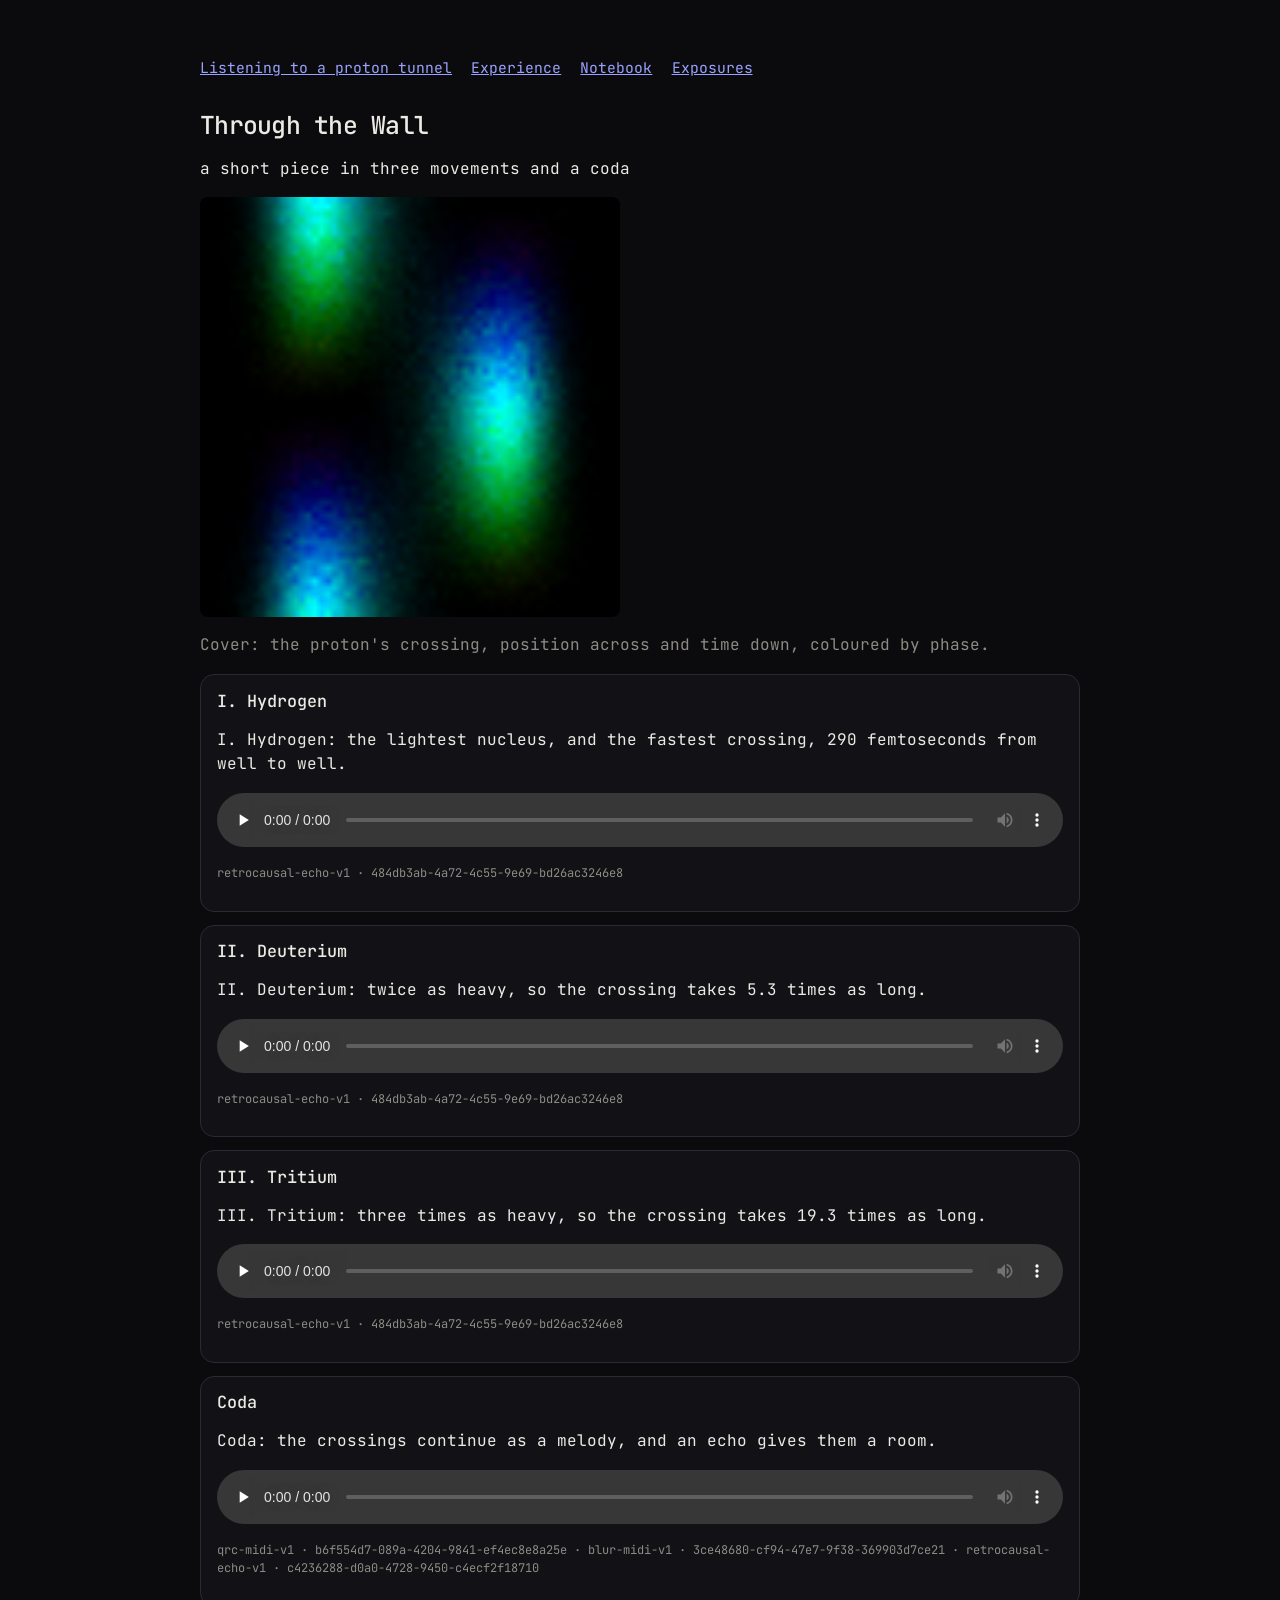
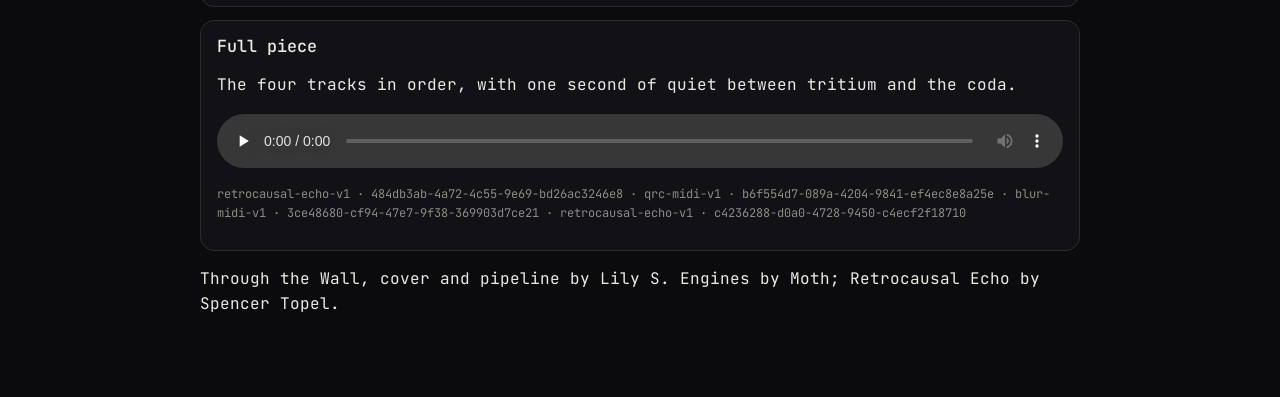
==== docs/ep.html @ 45424313 "Polish the piece for a QPU bank, exposures, and Pages. Tomography can target any provider the schema" ====
<!DOCTYPE html>
<html lang="en">
<head>
<meta charset="utf-8">
<meta name="viewport" content="width=device-width, initial-scale=1">
<title>Through the Wall · Listening to a proton tunnel</title>
<link rel="preconnect" href="https://fonts.googleapis.com">
<link rel="preconnect" href="https://fonts.gstatic.com" crossorigin>
<link href="https://fonts.googleapis.com/css2?family=IBM+Plex+Mono:wght@400;500&family=JetBrains+Mono:wght@400;500&display=swap" rel="stylesheet">
<link rel="stylesheet" href="site.css">
</head>
<body>
<main>
  <nav>
    <a href="index.html">Listening to a proton tunnel</a>
    <a href="experience.html">Experience</a>
    <a href="notebook.html">Notebook</a>
    <a href="exposures.html">Exposures</a>
  </nav>
  <h1>Through the Wall</h1>
  <p>a short piece in three movements and a coda</p>
  <img class="cover" src="media/cover.png" alt="Cover: the proton's crossing, position across and time down, coloured by phase">
  <p class="muted">Cover: the proton's crossing, position across and time down, coloured by phase.</p>

  <article class="track">
    <h2>I. Hydrogen</h2>
    <p>I. Hydrogen: the lightest nucleus, and the fastest crossing, 290 femtoseconds from well to well.</p>
    <audio controls preload="none" src="audio/I-hydrogen.wav"></audio>
    <p class="jobs">retrocausal-echo-v1 · 484db3ab-4a72-4c55-9e69-bd26ac3246e8</p>
  </article>
  <article class="track">
    <h2>II. Deuterium</h2>
    <p>II. Deuterium: twice as heavy, so the crossing takes 5.3 times as long.</p>
    <audio controls preload="none" src="audio/II-deuterium.wav"></audio>
    <p class="jobs">retrocausal-echo-v1 · 484db3ab-4a72-4c55-9e69-bd26ac3246e8</p>
  </article>
  <article class="track">
    <h2>III. Tritium</h2>
    <p>III. Tritium: three times as heavy, so the crossing takes 19.3 times as long.</p>
    <audio controls preload="none" src="audio/III-tritium.wav"></audio>
    <p class="jobs">retrocausal-echo-v1 · 484db3ab-4a72-4c55-9e69-bd26ac3246e8</p>
  </article>
  <article class="track">
    <h2>Coda</h2>
    <p>Coda: the crossings continue as a melody, and an echo gives them a room.</p>
    <audio controls preload="none" src="audio/coda.wav"></audio>
    <p class="jobs">qrc-midi-v1 · b6f554d7-089a-4204-9841-ef4ec8e8a25e · blur-midi-v1 · 3ce48680-cf94-47e7-9f38-369903d7ce21 · retrocausal-echo-v1 · c4236288-d0a0-4728-9450-c4ecf2f18710</p>
  </article>
  <article class="track">
    <h2>Full piece</h2>
    <p>The four tracks in order, with one second of quiet between tritium and the coda.</p>
    <audio controls preload="none" src="audio/through_the_wall.wav"></audio>
    <p class="jobs">retrocausal-echo-v1 · 484db3ab-4a72-4c55-9e69-bd26ac3246e8 · qrc-midi-v1 · b6f554d7-089a-4204-9841-ef4ec8e8a25e · blur-midi-v1 · 3ce48680-cf94-47e7-9f38-369903d7ce21 · retrocausal-echo-v1 · c4236288-d0a0-4728-9450-c4ecf2f18710</p>
  </article>
  <p>Through the Wall, cover and pipeline by Lily S. Engines by Moth; Retrocausal Echo by Spencer Topel.</p>
</main>
</body>
</html>
---- docs/site.css ----
:root {
  color-scheme: dark;
  --ink: #eceae4;
  --muted: #8d8b84;
  --accent: #2b35c8;
  --paper: #0b0b0d;
  --panel: #121216;
}
* { box-sizing: border-box; }
html, body {
  margin: 0;
  background: var(--paper);
  color: var(--ink);
  font-family: "JetBrains Mono", "IBM Plex Mono", ui-monospace, Menlo, Consolas, monospace;
}
body { padding: 2.2rem 1.2rem 4rem; }
main { max-width: 880px; margin: 0 auto; }
a { color: #9aa2ff; }
nav { display: flex; flex-wrap: wrap; gap: 0.8rem 1.2rem; margin: 1.4rem 0 2rem; font-size: 0.92rem; }
h1 { font-size: 1.55rem; font-weight: 500; letter-spacing: -0.03em; margin: 0 0 0.8rem; }
h2 { font-size: 1.05rem; font-weight: 500; margin: 2rem 0 0.6rem; }
p, li { line-height: 1.55; }
.muted { color: var(--muted); }
.pipeline { display: flex; flex-direction: column; gap: 0.55rem; margin: 1rem 0; }
.pipe { display: flex; flex-wrap: wrap; gap: 0.4rem; align-items: center; }
.pipe em { color: #9aa2ff; font-style: normal; min-width: 5.2rem; font-size: 0.75rem; }
.pipe span {
  border: 1px solid var(--accent);
  border-radius: 999px;
  padding: 0.28rem 0.65rem;
  font-size: 0.78rem;
}
.track {
  background: var(--panel);
  border: 1px solid #2a2a32;
  border-radius: 14px;
  padding: 0.9rem 1rem 1rem;
  margin: 0.8rem 0;
}
.track h2 { margin: 0 0 0.35rem; }
audio, video, img.sheet { width: 100%; }
img.cover { width: min(420px, 100%); display: block; border-radius: 8px; }
.jobs { color: var(--muted); font-size: 0.75rem; }
.warm { font-size: 1.05rem; }
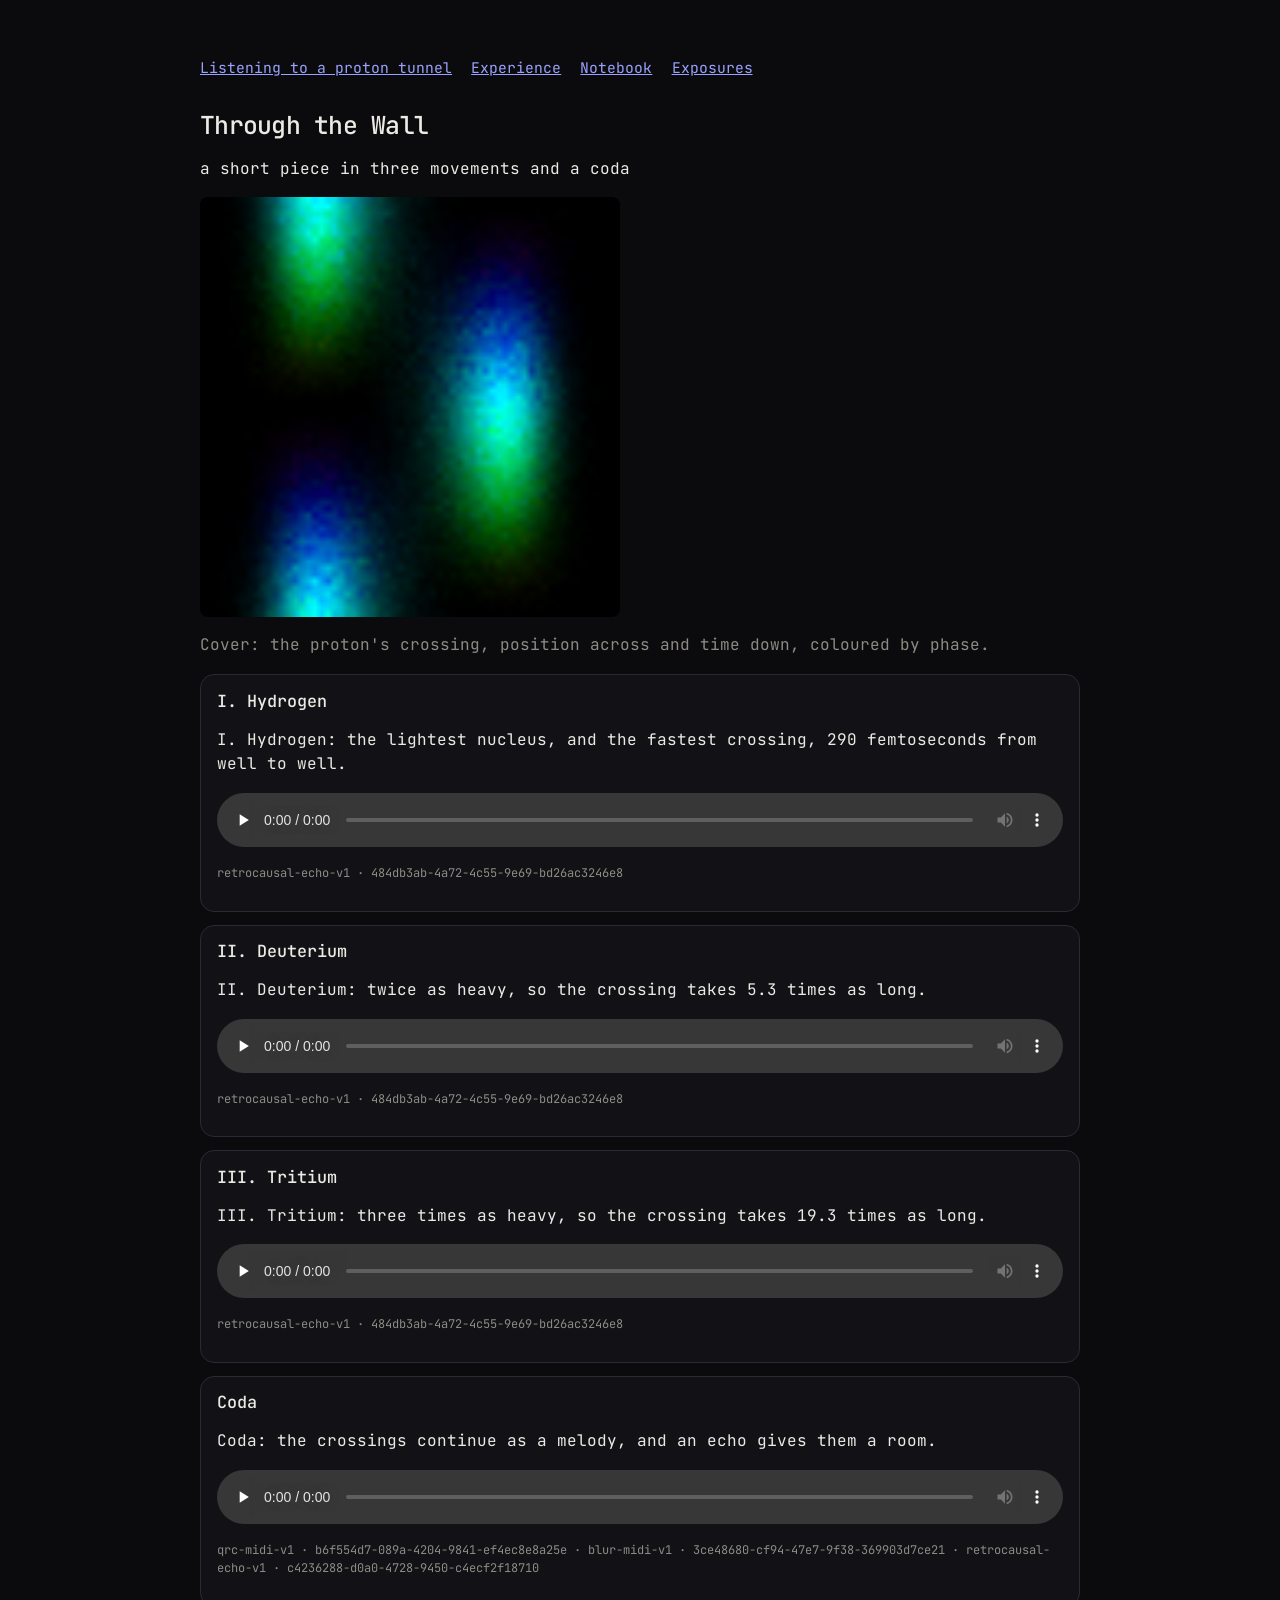
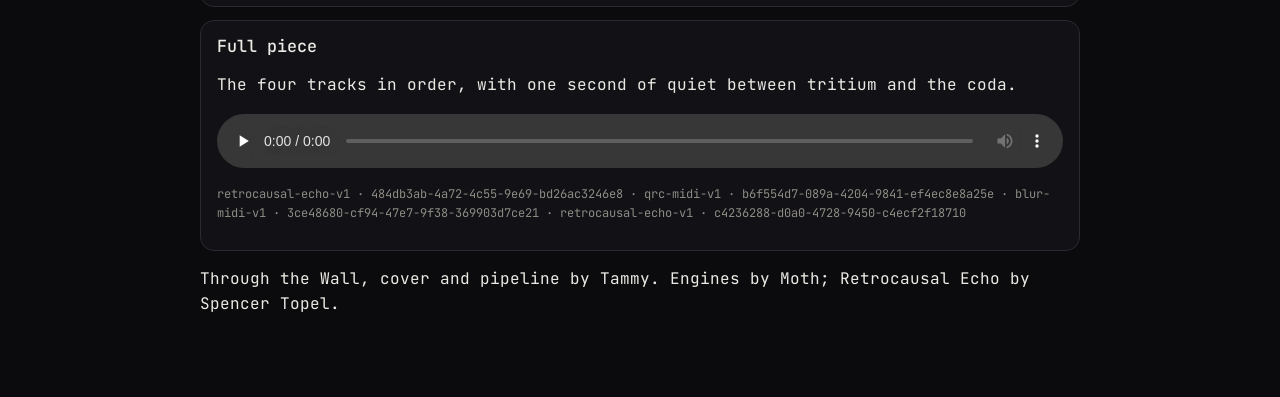
==== commit 1b252ffe: "Credit the piece to Tammy. The Pages index, EP, and notebook, and the lines that feed them, now name" ====
--- a/docs/ep.html
+++ b/docs/ep.html
@@ -52,7 +52,7 @@
     <audio controls preload="none" src="audio/through_the_wall.wav"></audio>
     <p class="jobs">retrocausal-echo-v1 · 484db3ab-4a72-4c55-9e69-bd26ac3246e8 · qrc-midi-v1 · b6f554d7-089a-4204-9841-ef4ec8e8a25e · blur-midi-v1 · 3ce48680-cf94-47e7-9f38-369903d7ce21 · retrocausal-echo-v1 · c4236288-d0a0-4728-9450-c4ecf2f18710</p>
   </article>
-  <p>Through the Wall, cover and pipeline by Lily S. Engines by Moth; Retrocausal Echo by Spencer Topel.</p>
+  <p>Through the Wall, cover and pipeline by Tammy. Engines by Moth; Retrocausal Echo by Spencer Topel.</p>
 </main>
 </body>
 </html>
